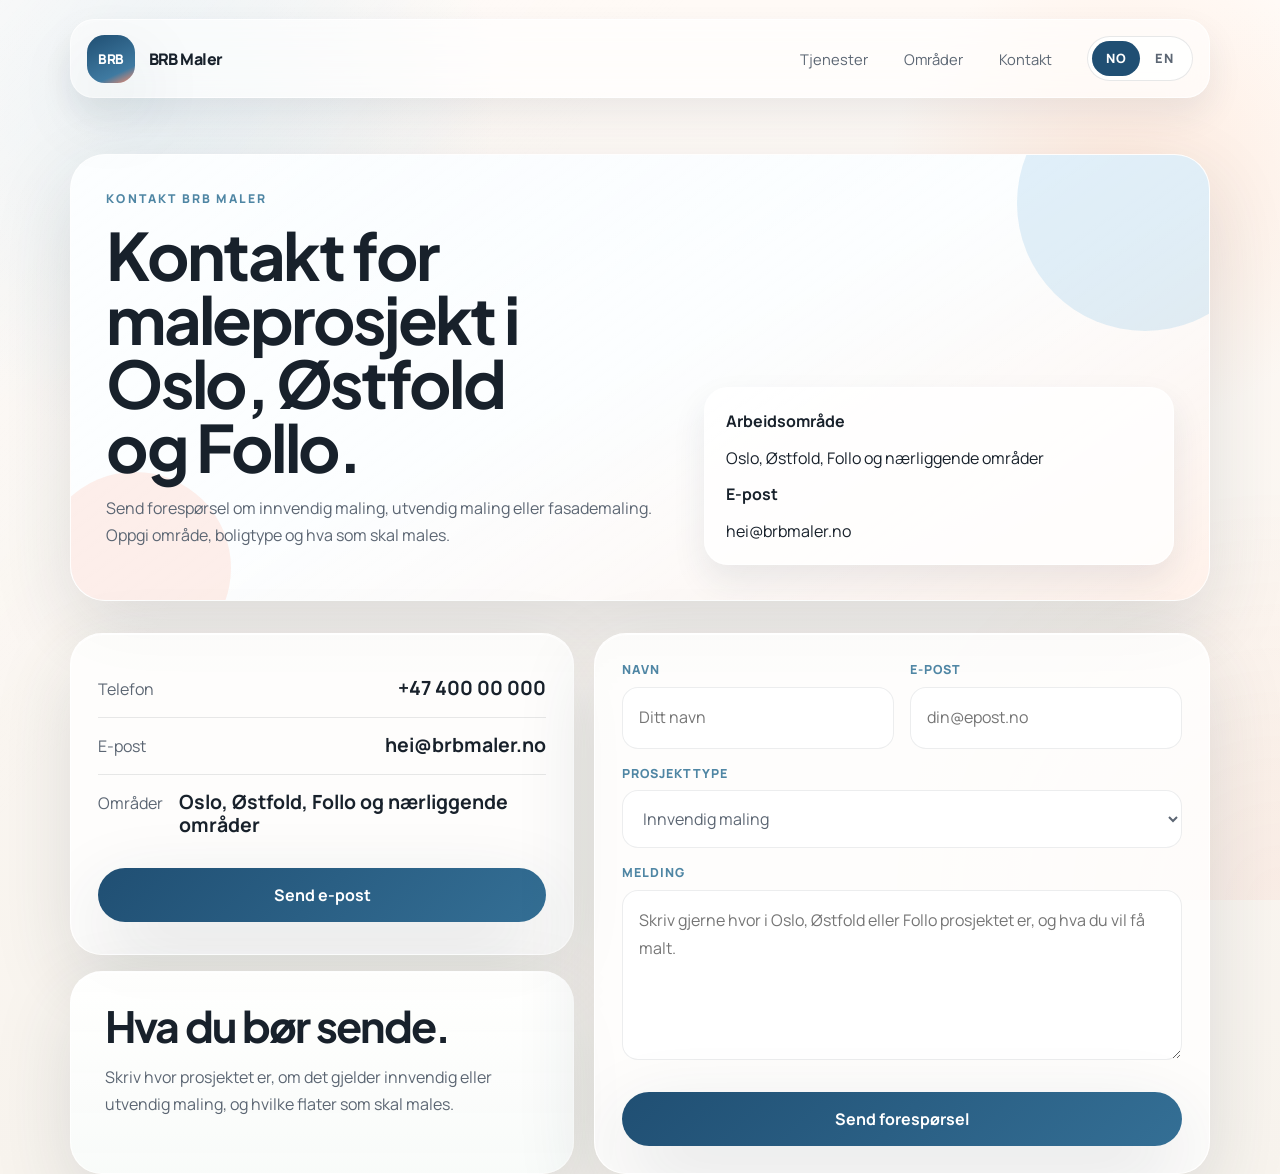
==== kontakt/index.html @ 1d4e419f "Split contact page and improve SEO structure" ====
<!doctype html>
<html lang="no">
  <head>
    <meta charset="UTF-8" />
    <meta name="viewport" content="width=device-width, initial-scale=1.0" />
    <title>Kontakt BRB Maler | Maler Oslo, Østfold og Follo</title>
    <meta
      name="description"
      content="Kontakt BRB Maler for innvendig maling, utvendig maling og fasademaling i Oslo, Østfold og Follo. Send forespørsel om befaring, pris eller maleprosjekt."
    />
    <link rel="canonical" href="https://brbmaler.no/kontakt/" />
    <meta name="robots" content="index,follow,max-image-preview:large" />
    <meta property="og:type" content="website" />
    <meta property="og:title" content="Kontakt BRB Maler | Maler Oslo, Østfold og Follo" />
    <meta
      property="og:description"
      content="Kontakt BRB Maler for innvendig maling, utvendig maling og fasademaling i Oslo, Østfold og Follo."
    />
    <meta property="og:url" content="https://brbmaler.no/kontakt/" />
    <meta property="og:image" content="https://brbmaler.no/assets/hero-brb-poster.png" />
    <meta property="og:locale" content="nb_NO" />
    <meta property="og:site_name" content="BRB Maler" />
    <meta name="twitter:card" content="summary_large_image" />
    <meta name="twitter:title" content="Kontakt BRB Maler" />
    <meta
      name="twitter:description"
      content="Kontakt BRB Maler for maleprosjekt i Oslo, Østfold og Follo."
    />
    <meta name="twitter:image" content="https://brbmaler.no/assets/hero-brb-poster.png" />
    <link rel="preconnect" href="https://fonts.googleapis.com" />
    <link rel="preconnect" href="https://fonts.gstatic.com" crossorigin />
    <link
      href="https://fonts.googleapis.com/css2?family=Manrope:wght@400;500;600;700;800&family=Plus+Jakarta+Sans:wght@500;700;800&display=swap"
      rel="stylesheet"
    />
    <link rel="stylesheet" href="../styles.css" />
    <script type="application/ld+json">
      {
        "@context": "https://schema.org",
        "@type": "ContactPage",
        "url": "https://brbmaler.no/kontakt/",
        "name": "Kontakt BRB Maler",
        "about": {
          "@type": "HousePainter",
          "name": "BRB Maler",
          "url": "https://brbmaler.no/",
          "telephone": "+47 400 00 000",
          "email": "hei@brbmaler.no",
          "areaServed": ["Oslo", "Østfold", "Follo", "Akershus"]
        }
      }
    </script>
    <script type="application/ld+json">
      {
        "@context": "https://schema.org",
        "@type": "BreadcrumbList",
        "itemListElement": [
          {
            "@type": "ListItem",
            "position": 1,
            "name": "BRB Maler",
            "item": "https://brbmaler.no/"
          },
          {
            "@type": "ListItem",
            "position": 2,
            "name": "Kontakt",
            "item": "https://brbmaler.no/kontakt/"
          }
        ]
      }
    </script>
  </head>
  <body>
    <div class="page-glow"></div>
    <div class="site-shell">
      <header class="hero">
        <nav class="topbar">
          <a class="brand" href="../">
            <span class="brand-mark">BRB</span>
            <span class="brand-text">BRB Maler</span>
          </a>
          <div class="topbar-controls">
            <div class="topbar-links">
              <a href="../#tjenester" data-no="Tjenester" data-en="Services">Tjenester</a>
              <a href="../#omrader" data-no="Områder" data-en="Areas">Områder</a>
              <a href="./" data-no="Kontakt" data-en="Contact">Kontakt</a>
            </div>
            <div class="lang-switch" aria-label="Language switcher">
              <button class="lang-button is-active" type="button" data-lang="no">NO</button>
              <button class="lang-button" type="button" data-lang="en">EN</button>
            </div>
          </div>
        </nav>
      </header>

      <section class="page-intro">
        <div class="page-intro-card">
          <div class="page-intro-copy">
            <p class="eyebrow" data-no="Kontakt BRB Maler" data-en="Contact BRB Maler">
              Kontakt BRB Maler
            </p>
            <h1
              data-no="Kontakt for maleprosjekt i Oslo, Østfold og Follo."
              data-en="Contact for painting projects in Oslo, Østfold and Follo."
            >
              Kontakt for maleprosjekt i Oslo, Østfold og Follo.
            </h1>
            <p
              data-no="Send forespørsel om innvendig maling, utvendig maling eller fasademaling. Oppgi område, boligtype og hva som skal males."
              data-en="Send an enquiry about interior painting, exterior painting or facade painting. Include the area, property type and what needs painting."
            >
              Send forespørsel om innvendig maling, utvendig maling eller
              fasademaling. Oppgi område, boligtype og hva som skal males.
            </p>
          </div>
          <div class="page-intro-side">
            <strong data-no="Arbeidsområde" data-en="Working area">Arbeidsområde</strong>
            <span
              data-no="Oslo, Østfold, Follo og nærliggende områder"
              data-en="Oslo, Østfold, Follo and nearby areas"
            >
              Oslo, Østfold, Follo og nærliggende områder
            </span>
            <strong data-no="E-post" data-en="Email">E-post</strong>
            <span>hei@brbmaler.no</span>
          </div>
        </div>
      </section>

      <main class="section" style="padding-top: 0">
        <section class="contact-page-grid">
          <div class="contact-stack">
            <div class="contact-panel">
              <div class="contact-row">
                <span data-no="Telefon" data-en="Phone">Telefon</span>
                <strong>+47 400 00 000</strong>
              </div>
              <div class="contact-row">
                <span data-no="E-post" data-en="Email">E-post</span>
                <strong>hei@brbmaler.no</strong>
              </div>
              <div class="contact-row">
                <span data-no="Områder" data-en="Areas">Områder</span>
                <strong
                  data-no="Oslo, Østfold, Follo og nærliggende områder"
                  data-en="Oslo, Østfold, Follo and nearby areas"
                >
                  Oslo, Østfold, Follo og nærliggende områder
                </strong>
              </div>
              <a
                class="button button-primary button-full"
                href="mailto:hei@brbmaler.no"
                data-no="Send e-post"
                data-en="Send email"
              >
                Send e-post
              </a>
            </div>

            <div class="assurance-card">
              <h2 data-no="Hva du bør sende." data-en="What to send.">Hva du bør sende.</h2>
              <p
                data-no="Skriv hvor prosjektet er, om det gjelder innvendig eller utvendig maling, og hvilke flater som skal males."
                data-en="Include where the project is, whether it is interior or exterior painting, and which surfaces need painting."
              >
                Skriv hvor prosjektet er, om det gjelder innvendig eller
                utvendig maling, og hvilke flater som skal males.
              </p>
            </div>
          </div>

          <form class="contact-form">
            <div class="form-grid">
              <label class="field">
                <span data-no="Navn" data-en="Name">Navn</span>
                <input
                  type="text"
                  name="name"
                  data-placeholder-no="Ditt navn"
                  data-placeholder-en="Your name"
                  placeholder="Ditt navn"
                />
              </label>
              <label class="field">
                <span data-no="E-post" data-en="Email">E-post</span>
                <input
                  type="email"
                  name="email"
                  data-placeholder-no="din@epost.no"
                  data-placeholder-en="you@email.com"
                  placeholder="din@epost.no"
                />
              </label>
            </div>
            <label class="field">
              <span data-no="Prosjekttype" data-en="Project type">Prosjekttype</span>
              <select name="projectType">
                <option value="interior" data-no="Innvendig maling" data-en="Interior painting">
                  Innvendig maling
                </option>
                <option value="exterior" data-no="Utvendig maling" data-en="Exterior painting">
                  Utvendig maling
                </option>
                <option value="both" data-no="Begge deler" data-en="Both">Begge deler</option>
              </select>
            </label>
            <label class="field">
              <span data-no="Melding" data-en="Message">Melding</span>
              <textarea
                name="message"
                rows="5"
                data-placeholder-no="Skriv gjerne hvor i Oslo, Østfold eller Follo prosjektet er, og hva du vil få malt."
                data-placeholder-en="Please include where in Oslo, Østfold or Follo the project is, and what you would like painted."
                placeholder="Skriv gjerne hvor i Oslo, Østfold eller Follo prosjektet er, og hva du vil få malt."
              ></textarea>
            </label>
            <button
              class="button button-primary button-full"
              type="submit"
              data-no="Send forespørsel"
              data-en="Send request"
            >
              Send forespørsel
            </button>
          </form>
        </section>
      </main>
    </div>

    <script>
      const languages = {
        no: {
          title: "Kontakt BRB Maler | Maler Oslo, Østfold og Follo",
          description:
            "Kontakt BRB Maler for innvendig maling, utvendig maling og fasademaling i Oslo, Østfold og Follo. Send forespørsel om befaring, pris eller maleprosjekt."
        },
        en: {
          title: "Contact BRB Maler | Painters in Oslo, Østfold and Follo",
          description:
            "Contact BRB Maler about interior painting, exterior painting and facade painting in Oslo, Østfold and Follo. Send an enquiry for a consultation, price or project."
        }
      };

      const descriptionTag = document.querySelector('meta[name="description"]');
      const translateNodes = document.querySelectorAll("[data-no][data-en]");
      const placeholderNodes = document.querySelectorAll("[data-placeholder-no][data-placeholder-en]");
      const langButtons = document.querySelectorAll(".lang-button");

      function setLanguage(lang) {
        document.documentElement.lang = lang;
        document.title = languages[lang].title;
        descriptionTag.setAttribute("content", languages[lang].description);

        translateNodes.forEach((node) => {
          node.textContent = node.dataset[lang];
        });

        placeholderNodes.forEach((node) => {
          node.placeholder = node.dataset[`placeholder${lang === "no" ? "No" : "En"}`];
        });

        langButtons.forEach((button) => {
          const active = button.dataset.lang === lang;
          button.classList.toggle("is-active", active);
          button.setAttribute("aria-pressed", active ? "true" : "false");
        });
      }

      langButtons.forEach((button) => {
        button.addEventListener("click", () => setLanguage(button.dataset.lang));
      });

      document.querySelector(".contact-form").addEventListener("submit", (event) => {
        event.preventDefault();
        const formData = new FormData(event.currentTarget);
        const lang = document.documentElement.lang === "en" ? "en" : "no";
        const subject =
          lang === "en" ? "Painting project enquiry" : "Foresporsel om maleprosjekt";
        const lines =
          lang === "en"
            ? [
                `Name: ${formData.get("name") || ""}`,
                `Email: ${formData.get("email") || ""}`,
                `Project type: ${formData.get("projectType") || ""}`,
                "",
                `${formData.get("message") || ""}`
              ]
            : [
                `Navn: ${formData.get("name") || ""}`,
                `E-post: ${formData.get("email") || ""}`,
                `Prosjekttype: ${formData.get("projectType") || ""}`,
                "",
                `${formData.get("message") || ""}`
              ];

        const body = encodeURIComponent(lines.join("\n"));
        window.location.href = `mailto:hei@brbmaler.no?subject=${encodeURIComponent(subject)}&body=${body}`;
      });

      setLanguage("no");
    </script>
  </body>
</html>
---- styles.css ----
:root {
  --bg: #f8f4ee;
  --panel: rgba(255, 255, 255, 0.78);
  --panel-strong: #ffffff;
  --ink: #18212b;
  --muted: #5c6673;
  --line: rgba(24, 33, 43, 0.1);
  --navy: #204f73;
  --sky: #e2f3ff;
  --blue: #4fa4d8;
  --mint: #def2e7;
  --peach: #ffe0cf;
  --coral: #ff8c68;
  --gold: #ffcb87;
  --shadow: 0 28px 80px rgba(37, 55, 74, 0.14);
  --shadow-soft: 0 16px 34px rgba(37, 55, 74, 0.09);
}

* {
  box-sizing: border-box;
}

html {
  scroll-behavior: smooth;
}

body {
  margin: 0;
  font-family: "Manrope", sans-serif;
  color: var(--ink);
  line-height: 1.5;
  background:
    radial-gradient(circle at 12% 8%, rgba(79, 164, 216, 0.16), transparent 22%),
    radial-gradient(circle at 88% 16%, rgba(255, 224, 207, 0.62), transparent 16%),
    linear-gradient(180deg, #fffaf6 0%, var(--bg) 100%);
}

a,
button,
input,
textarea,
select {
  font: inherit;
}

a {
  color: inherit;
  text-decoration: none;
}

button,
input,
textarea,
select {
  border: 0;
}

.page-glow {
  position: fixed;
  inset: 0;
  pointer-events: none;
  background:
    linear-gradient(130deg, rgba(255, 255, 255, 0.48), transparent 34%),
    radial-gradient(circle at bottom right, rgba(255, 140, 104, 0.08), transparent 28%);
  opacity: 0.95;
}

.site-shell {
  position: relative;
  min-height: 100vh;
}

.hero,
.section,
.stats-strip {
  width: min(1140px, calc(100% - 2rem));
  margin: 0 auto;
}

.hero {
  padding: 1.2rem 0 2rem;
}

.topbar {
  display: flex;
  justify-content: space-between;
  align-items: center;
  gap: 1rem;
  padding: 0.9rem 1rem;
  margin-bottom: 1.5rem;
  position: sticky;
  top: 1rem;
  z-index: 20;
  background: rgba(255, 255, 255, 0.62);
  border: 1px solid rgba(255, 255, 255, 0.78);
  border-radius: 1.5rem;
  backdrop-filter: blur(18px);
  box-shadow: var(--shadow-soft);
}

.brand {
  display: inline-flex;
  align-items: center;
  gap: 0.85rem;
  font-weight: 800;
  letter-spacing: -0.035em;
}

.brand-mark {
  display: inline-grid;
  place-items: center;
  width: 3rem;
  height: 3rem;
  border-radius: 1.1rem;
  background: linear-gradient(155deg, var(--navy), #3f7aa1 75%, var(--coral));
  color: #fff;
  box-shadow: var(--shadow);
  font-size: 0.84rem;
}

.topbar-controls {
  display: flex;
  align-items: center;
  gap: 1.25rem;
}

.topbar-links {
  display: flex;
  gap: 0.35rem;
  font-size: 0.92rem;
  color: var(--muted);
}

.topbar-links a {
  padding: 0.68rem 0.95rem;
  border-radius: 999px;
  transition: background-color 180ms ease, color 180ms ease;
}

.topbar-links a:hover {
  background: rgba(32, 79, 115, 0.08);
  color: var(--navy);
}

.lang-switch {
  display: inline-flex;
  padding: 0.24rem;
  border: 1px solid var(--line);
  border-radius: 999px;
  background: rgba(255, 255, 255, 0.82);
  box-shadow: inset 0 1px 0 rgba(255, 255, 255, 0.8);
}

.lang-button {
  min-width: 3rem;
  padding: 0.48rem 0.72rem;
  border-radius: 999px;
  background: transparent;
  color: var(--muted);
  font-size: 0.8rem;
  font-weight: 800;
  letter-spacing: 0.08em;
  cursor: pointer;
}

.lang-button.is-active {
  background: var(--navy);
  color: #fff;
}

.hero-grid {
  display: grid;
  grid-template-columns: minmax(0, 1.02fr) minmax(0, 0.98fr);
  gap: 2.4rem;
  align-items: center;
  padding-top: 0.35rem;
}

.eyebrow {
  margin: 0 0 0.9rem;
  font-size: 0.76rem;
  font-weight: 800;
  letter-spacing: 0.18em;
  text-transform: uppercase;
  color: #4f86a4;
}

h1,
h2,
h3 {
  margin: 0;
  line-height: 1.08;
  letter-spacing: -0.04em;
}

h1,
h2 {
  font-family: "Plus Jakarta Sans", sans-serif;
}

h1 {
  max-width: 10ch;
  font-size: clamp(2.7rem, 5.1vw, 4.7rem);
  line-height: 0.98;
}

h2 {
  font-size: clamp(1.95rem, 3.35vw, 3.05rem);
  line-height: 1;
}

.hero-text,
.stats-strip p,
.service-card p,
.area-grid p,
.timeline p,
.assurance-card p,
.contact-copy p,
.field input,
.field select,
.field textarea {
  color: var(--muted);
  line-height: 1.7;
}

.hero-text {
  max-width: 35rem;
  margin: 1.3rem 0 0;
  font-size: 1.05rem;
}

.hero-actions {
  display: flex;
  flex-wrap: wrap;
  gap: 0.95rem;
  margin: 2rem 0 1.7rem;
}

.button {
  display: inline-flex;
  align-items: center;
  justify-content: center;
  min-height: 3.35rem;
  padding: 0 1.35rem;
  border-radius: 999px;
  font-weight: 700;
  transition: transform 180ms ease, background-color 180ms ease, box-shadow 180ms ease;
  cursor: pointer;
}

.button:hover,
.text-link:hover {
  transform: translateY(-2px);
}

.button-primary {
  background: linear-gradient(135deg, var(--navy), #346f95);
  color: #fff;
  box-shadow: var(--shadow);
}

.button-secondary {
  background: rgba(255, 255, 255, 0.88);
  color: var(--ink);
  border: 1px solid var(--line);
  box-shadow: var(--shadow-soft);
}

.button-full {
  width: 100%;
  margin-top: 1rem;
}

.hero-points {
  display: grid;
  gap: 0.8rem;
  padding: 0;
  margin: 0;
  list-style: none;
}

.hero-points li {
  display: flex;
  align-items: center;
  gap: 0.7rem;
  padding: 0.2rem 0;
}

.hero-points li::before {
  content: "";
  width: 0.7rem;
  height: 0.7rem;
  border-radius: 999px;
  background: linear-gradient(145deg, var(--coral), #ffb08f);
  flex: none;
}

.hero-visual {
  min-height: 34rem;
}

.hero-poster-frame {
  position: relative;
  height: 100%;
  min-height: 34rem;
  margin: 0;
  padding: 1rem;
  border-radius: 2.3rem;
  background:
    linear-gradient(145deg, rgba(255, 255, 255, 0.92), rgba(255, 255, 255, 0.45)),
    linear-gradient(160deg, rgba(226, 243, 255, 0.8), rgba(255, 224, 207, 0.55));
  border: 1px solid rgba(255, 255, 255, 0.82);
  box-shadow: var(--shadow);
  overflow: hidden;
}

.hero-poster-frame::before {
  content: "";
  position: absolute;
  inset: 0;
  border-radius: inherit;
  background:
    radial-gradient(circle at top right, rgba(79, 164, 216, 0.18), transparent 24%),
    radial-gradient(circle at bottom left, rgba(255, 140, 104, 0.18), transparent 22%);
  pointer-events: none;
}

.hero-poster {
  position: relative;
  z-index: 1;
  display: block;
  width: 100%;
  height: 100%;
  min-height: 32rem;
  object-fit: cover;
  object-position: center top;
  border-radius: 1.8rem;
  box-shadow: 0 24px 60px rgba(29, 43, 58, 0.2);
}

.stats-strip {
  display: grid;
  grid-template-columns: repeat(3, 1fr);
  gap: 1rem;
  margin-top: 0.8rem;
}

.stats-strip article,
.service-card,
.area-grid article,
.timeline article,
.quote-card,
.assurance-card,
.contact-panel,
.contact-form {
  background: var(--panel);
  border: 1px solid rgba(255, 255, 255, 0.8);
  box-shadow: var(--shadow);
}

.stats-strip article {
  position: relative;
  padding: 1.45rem;
  border-radius: 1.45rem;
  overflow: hidden;
}

.stats-strip article::before {
  content: "";
  position: absolute;
  left: 1.45rem;
  top: 0;
  width: 3rem;
  height: 3px;
  border-radius: 999px;
  background: linear-gradient(90deg, var(--blue), var(--coral));
}

.stats-strip strong {
  display: block;
  margin-bottom: 0.45rem;
  font-size: 1.05rem;
}

.section {
  padding-top: 6.2rem;
}

.section-heading {
  display: grid;
  gap: 0.9rem;
  max-width: 54rem;
  margin-bottom: 2.2rem;
}

.section-heading.narrow {
  max-width: 42rem;
}

.service-grid,
.area-grid,
.faq-grid,
.testimonial-section,
.contact-section {
  display: grid;
  gap: 1.2rem;
}

.service-grid {
  grid-template-columns: repeat(2, minmax(0, 1fr));
}

.service-card {
  position: relative;
  overflow: hidden;
  padding: 2rem;
  border-radius: 2rem;
  transition: transform 220ms ease, box-shadow 220ms ease;
}

.service-card::after,
.area-grid article::after,
.faq-grid article::after,
.timeline article::after,
.contact-panel::after,
.contact-form::after,
.assurance-card::after {
  content: "";
  position: absolute;
  inset: 0;
  border-radius: inherit;
  box-shadow: inset 0 1px 0 rgba(255, 255, 255, 0.8);
  pointer-events: none;
}

.service-card:hover,
.area-grid article:hover,
.faq-grid article:hover,
.timeline article:hover {
  transform: translateY(-4px);
  box-shadow: 0 32px 80px rgba(37, 55, 74, 0.16);
}

.service-card-accent {
  position: relative;
  background:
    linear-gradient(180deg, rgba(32, 79, 115, 0.98), rgba(68, 131, 169, 0.96));
  color: #fff;
}

.service-card-accent::before {
  content: "";
  position: absolute;
  width: 12rem;
  height: 12rem;
  right: -4rem;
  top: -4rem;
  border-radius: 50%;
  background: rgba(255, 255, 255, 0.1);
}

.service-card-accent p,
.service-card-accent ul,
.service-card-accent .service-label {
  color: rgba(255, 255, 255, 0.82);
}

.service-label {
  margin: 0 0 0.8rem;
  color: #4f86a4;
  font-size: 0.76rem;
  font-weight: 800;
  letter-spacing: 0.16em;
  text-transform: uppercase;
}

.service-card h3,
.area-grid h3,
.timeline h3,
.faq-grid h3,
.contact-panel strong {
  font-size: 1.22rem;
  line-height: 1.15;
}

.service-card ul {
  margin: 1.2rem 0 0;
  padding-left: 1rem;
  line-height: 1.8;
}

.area-grid {
  grid-template-columns: repeat(3, minmax(0, 1fr));
}

.area-grid article {
  position: relative;
  padding: 1.5rem;
  border-radius: 1.65rem;
}

.faq-grid {
  grid-template-columns: repeat(3, minmax(0, 1fr));
}

.faq-grid article {
  position: relative;
  padding: 1.5rem;
  border-radius: 1.65rem;
  background: var(--panel);
  border: 1px solid rgba(255, 255, 255, 0.8);
  box-shadow: var(--shadow);
}

.faq-grid p {
  color: var(--muted);
  line-height: 1.7;
}

.timeline {
  display: grid;
  grid-template-columns: repeat(4, minmax(0, 1fr));
  gap: 1rem;
}

.timeline article {
  position: relative;
  padding: 1.5rem;
  border-radius: 1.65rem;
}

.timeline span {
  display: inline-grid;
  place-items: center;
  width: 2.55rem;
  height: 2.55rem;
  margin-bottom: 1rem;
  border-radius: 999px;
  background: linear-gradient(145deg, rgba(79, 164, 216, 0.18), rgba(255, 140, 104, 0.18));
  color: var(--navy);
  font-weight: 800;
}

.testimonial-section {
  grid-template-columns: 0.88fr 1.12fr;
}

.quote-card,
.assurance-card {
  position: relative;
  overflow: hidden;
  padding: 2.1rem;
  border-radius: 2rem;
}

.quote-card {
  background:
    linear-gradient(180deg, rgba(32, 79, 115, 0.98), rgba(88, 153, 191, 0.96));
  color: #fff;
}

.quote-card::before {
  content: "";
  position: absolute;
  width: 14rem;
  height: 14rem;
  right: -4rem;
  bottom: -5rem;
  border-radius: 50%;
  background: rgba(255, 255, 255, 0.09);
}

.quote {
  margin: 0;
  font-family: "Plus Jakarta Sans", sans-serif;
  font-size: clamp(1.45rem, 2.2vw, 1.95rem);
  line-height: 1.22;
}

.quote-author {
  margin: 1.3rem 0 0;
  color: rgba(255, 255, 255, 0.72);
}

.assurance-card {
  background: linear-gradient(180deg, rgba(255, 255, 255, 0.92), rgba(248, 252, 250, 0.9));
}

.text-link {
  display: inline-block;
  margin-top: 1rem;
  color: var(--navy);
  font-weight: 800;
}

.contact-section {
  grid-template-columns: 1fr 0.95fr;
  align-items: start;
  padding-bottom: 4rem;
}

.cta-band {
  padding-bottom: 4rem;
}

.cta-band-inner {
  display: grid;
  grid-template-columns: minmax(0, 1.1fr) minmax(17rem, 0.9fr);
  gap: 1.4rem;
  align-items: center;
  padding: 2rem;
  border-radius: 2rem;
  background:
    linear-gradient(180deg, rgba(255, 255, 255, 0.9), rgba(246, 250, 248, 0.88));
  border: 1px solid rgba(255, 255, 255, 0.82);
  box-shadow: var(--shadow);
}

.cta-band-actions {
  display: grid;
  gap: 0.9rem;
}

.page-intro {
  width: min(1140px, calc(100% - 2rem));
  margin: 0 auto;
  padding: 0 0 2rem;
}

.page-intro-card {
  position: relative;
  overflow: hidden;
  display: grid;
  grid-template-columns: minmax(0, 1.1fr) minmax(16rem, 0.9fr);
  gap: 1.5rem;
  align-items: end;
  padding: 2.2rem;
  border-radius: 2.2rem;
  background:
    linear-gradient(145deg, rgba(255, 255, 255, 0.9), rgba(255, 255, 255, 0.56)),
    linear-gradient(155deg, var(--sky), #f4fbff 48%, var(--peach));
  border: 1px solid rgba(255, 255, 255, 0.84);
  box-shadow: var(--shadow);
}

.page-intro-card::before {
  content: "";
  position: absolute;
  width: 16rem;
  height: 16rem;
  right: -4rem;
  top: -5rem;
  border-radius: 50%;
  background: rgba(79, 164, 216, 0.16);
}

.page-intro-card::after {
  content: "";
  position: absolute;
  width: 12rem;
  height: 12rem;
  left: -2rem;
  bottom: -4rem;
  border-radius: 50%;
  background: rgba(255, 140, 104, 0.14);
}

.page-intro-copy,
.page-intro-side {
  position: relative;
  z-index: 1;
}

.page-intro-copy p:last-child {
  max-width: 42rem;
  color: var(--muted);
  line-height: 1.7;
}

.page-intro-side {
  display: grid;
  gap: 0.8rem;
  padding: 1.3rem;
  border-radius: 1.5rem;
  background: rgba(255, 255, 255, 0.78);
  border: 1px solid rgba(255, 255, 255, 0.8);
  box-shadow: var(--shadow-soft);
}

.page-intro-side strong {
  font-size: 1rem;
}

.contact-page-grid {
  display: grid;
  grid-template-columns: minmax(0, 0.9fr) minmax(0, 1.1fr);
  gap: 1.2rem;
}

.contact-stack {
  display: grid;
  gap: 1rem;
}

.contact-panel,
.contact-form {
  position: relative;
  overflow: hidden;
  padding: 1.7rem;
  border-radius: 2rem;
}

.contact-row {
  display: flex;
  justify-content: space-between;
  gap: 1rem;
  padding: 1rem 0;
  border-bottom: 1px solid var(--line);
}

.contact-row:last-of-type {
  border-bottom: 0;
}

.contact-row span {
  color: var(--muted);
}

.form-grid {
  display: grid;
  grid-template-columns: repeat(2, minmax(0, 1fr));
  gap: 1rem;
}

.field {
  display: grid;
  gap: 0.45rem;
  margin-bottom: 1rem;
}

.field span {
  color: #4f86a4;
  font-size: 0.78rem;
  font-weight: 800;
  letter-spacing: 0.08em;
  text-transform: uppercase;
}

.field input,
.field select,
.field textarea {
  width: 100%;
  padding: 1rem 1rem;
  border: 1px solid rgba(23, 33, 38, 0.08);
  border-radius: 1rem;
  background: rgba(255, 255, 255, 0.95);
  outline: none;
  transition: border-color 180ms ease, box-shadow 180ms ease, background-color 180ms ease;
}

.field input:focus,
.field select:focus,
.field textarea:focus {
  border-color: rgba(79, 164, 216, 0.45);
  box-shadow: 0 0 0 4px rgba(79, 164, 216, 0.12);
  background: #fff;
}

.field textarea {
  min-height: 8rem;
  resize: vertical;
}

@media (max-width: 980px) {
  .hero-grid,
  .stats-strip,
  .service-grid,
  .area-grid,
  .faq-grid,
  .timeline,
  .testimonial-section,
  .contact-section,
  .contact-page-grid,
  .cta-band-inner,
  .page-intro-card {
    grid-template-columns: 1fr;
  }

  .hero-visual,
  .hero-poster-frame {
    min-height: 29rem;
  }
}

@media (max-width: 720px) {
  .topbar,
  .topbar-controls {
    flex-direction: column;
    align-items: flex-start;
  }

  .topbar {
    top: 0.5rem;
    padding: 0.85rem;
  }

  .topbar-links {
    flex-wrap: wrap;
  }

  .page-intro-card,
  .cta-band-inner {
    padding: 1.5rem;
  }

  h1 {
    max-width: 100%;
  }

  .hero-poster-frame {
    min-height: 24rem;
    padding: 0.75rem;
  }

  .hero-poster {
    min-height: 22.5rem;
  }

  .contact-row {
    flex-direction: column;
  }

  .form-grid {
    grid-template-columns: 1fr;
  }

  .section {
    padding-top: 4.6rem;
  }
}
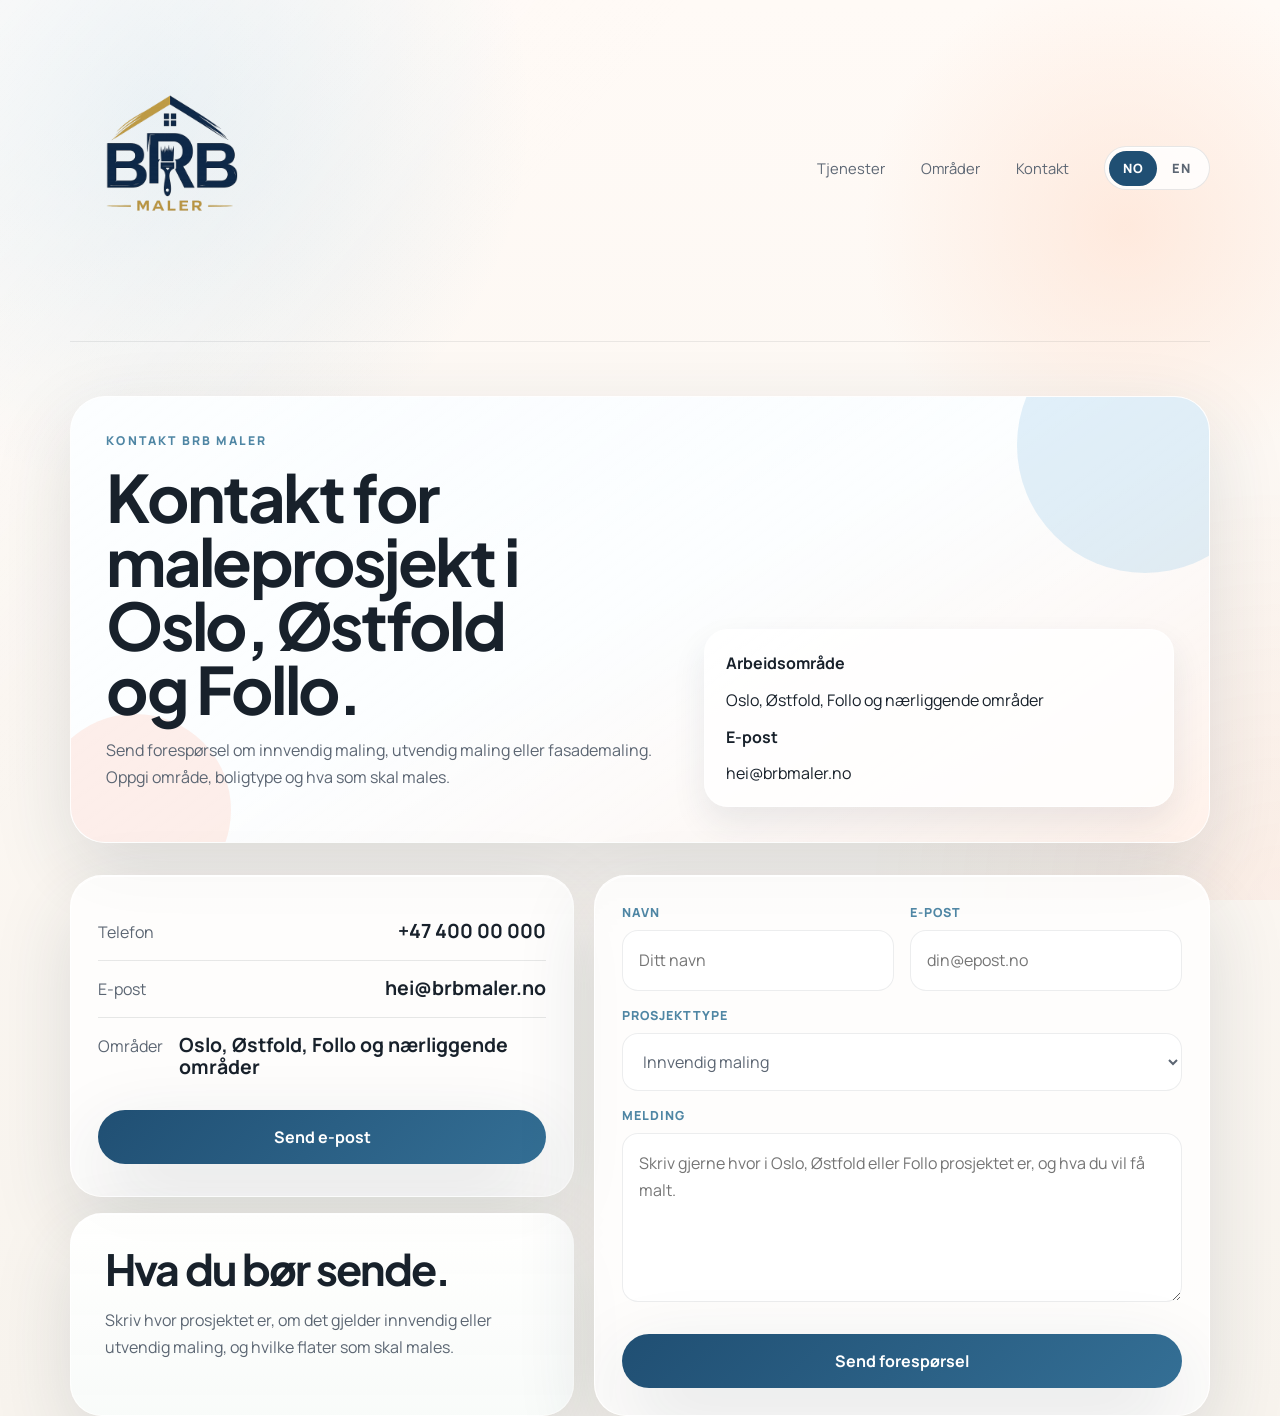
==== commit d9609abe: "Use logo image in header" ====
--- a/kontakt/index.html
+++ b/kontakt/index.html
@@ -77,8 +77,7 @@
       <header class="hero">
         <nav class="topbar">
           <a class="brand" href="../">
-            <span class="brand-mark">BRB</span>
-            <span class="brand-text">BRB Maler</span>
+            <img class="brand-logo" src="../assets/brb-logo.png" alt="BRB Maler logo" />
           </a>
           <div class="topbar-controls">
             <div class="topbar-links">
--- a/styles.css
+++ b/styles.css
@@ -78,7 +78,7 @@
 }
 
 .hero {
-  padding: 1.2rem 0 2rem;
+  padding: 0 0 2rem;
 }
 
 .topbar {
@@ -86,42 +86,35 @@
   justify-content: space-between;
   align-items: center;
   gap: 1rem;
-  padding: 0.9rem 1rem;
-  margin-bottom: 1.5rem;
-  position: sticky;
-  top: 1rem;
-  z-index: 20;
-  background: rgba(255, 255, 255, 0.62);
-  border: 1px solid rgba(255, 255, 255, 0.78);
-  border-radius: 1.5rem;
-  backdrop-filter: blur(18px);
-  box-shadow: var(--shadow-soft);
+  padding: 1.15rem 0 1.4rem;
+  margin-bottom: 1.4rem;
+  position: relative;
+  z-index: 10;
+  background: transparent;
+  border-bottom: 1px solid rgba(24, 33, 43, 0.08);
+  border-radius: 0;
+  backdrop-filter: none;
+  box-shadow: none;
 }
 
 .brand {
   display: inline-flex;
   align-items: center;
-  gap: 0.85rem;
-  font-weight: 800;
-  letter-spacing: -0.035em;
-}
-
-.brand-mark {
-  display: inline-grid;
-  place-items: center;
-  width: 3rem;
-  height: 3rem;
-  border-radius: 1.1rem;
-  background: linear-gradient(155deg, var(--navy), #3f7aa1 75%, var(--coral));
-  color: #fff;
-  box-shadow: var(--shadow);
-  font-size: 0.84rem;
+  max-width: 13rem;
 }
 
 .topbar-controls {
   display: flex;
   align-items: center;
   gap: 1.25rem;
+}
+
+.brand-logo {
+  display: block;
+  width: 100%;
+  max-width: 12.5rem;
+  height: auto;
+  object-fit: contain;
 }
 
 .topbar-links {
@@ -800,8 +793,7 @@
   }
 
   .topbar {
-    top: 0.5rem;
-    padding: 0.85rem;
+    padding: 1rem 0 1.1rem;
   }
 
   .topbar-links {
@@ -817,6 +809,10 @@
     max-width: 100%;
   }
 
+  .brand {
+    max-width: 10.5rem;
+  }
+
   .hero-poster-frame {
     min-height: 24rem;
     padding: 0.75rem;
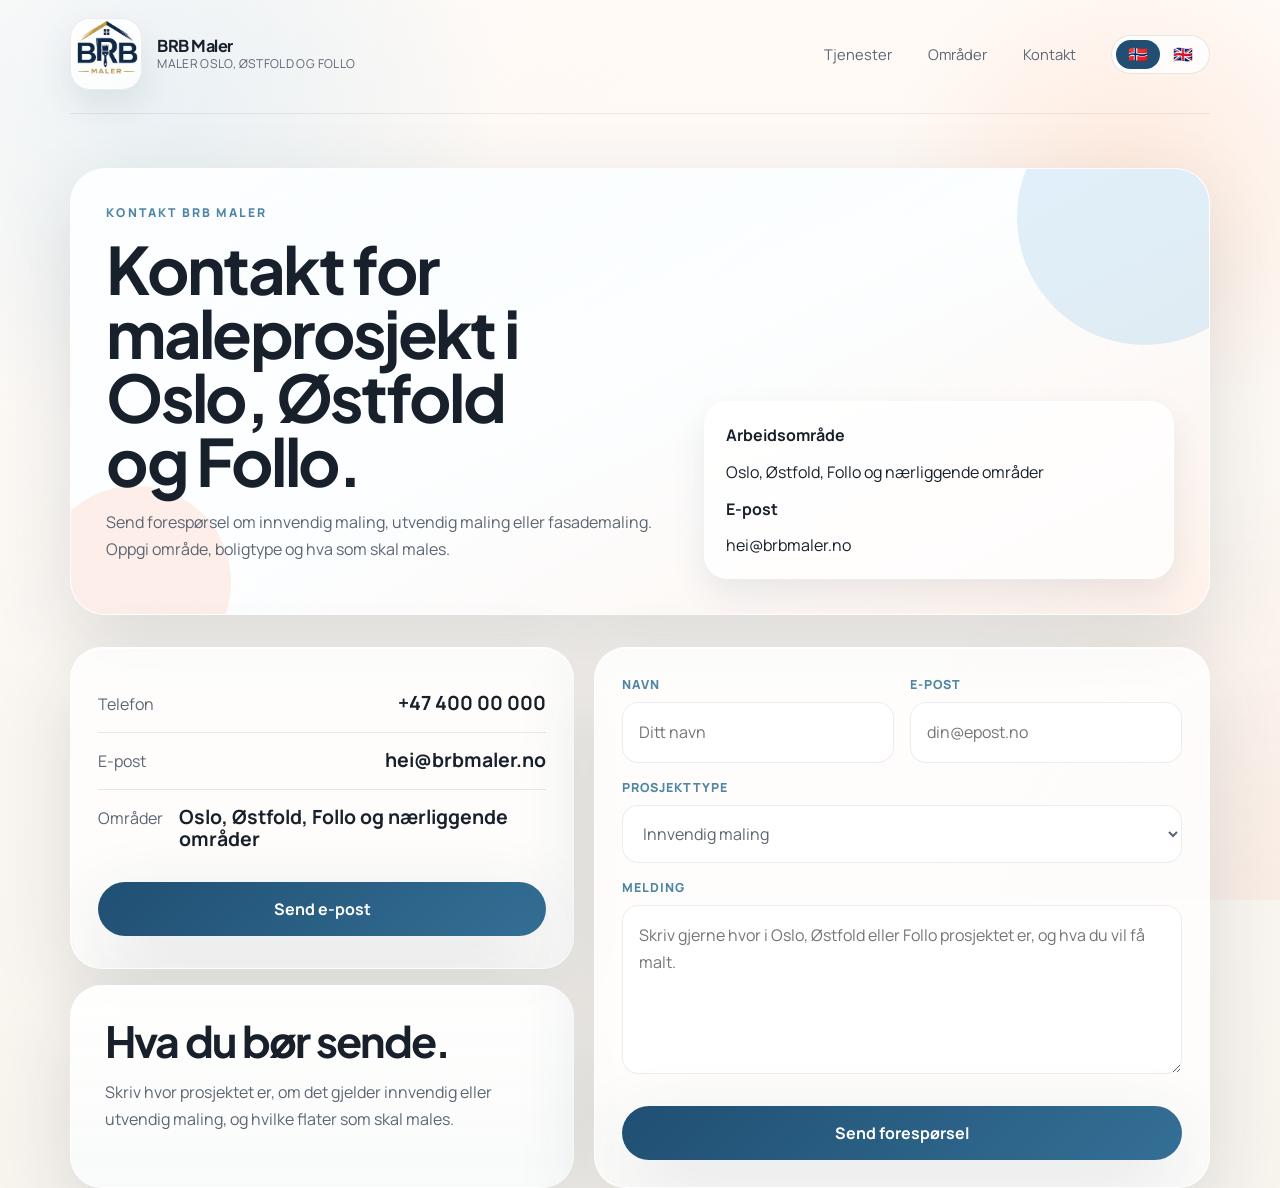
==== commit dd7d3a4c: "Refine header with logo lockup and flags" ====
--- a/kontakt/index.html
+++ b/kontakt/index.html
@@ -77,7 +77,13 @@
       <header class="hero">
         <nav class="topbar">
           <a class="brand" href="../">
-            <img class="brand-logo" src="../assets/brb-logo.png" alt="BRB Maler logo" />
+            <span class="brand-logo-shell">
+              <img class="brand-logo" src="../assets/brb-logo.png" alt="BRB Maler logo" />
+            </span>
+            <span class="brand-text-lockup">
+              <strong>BRB Maler</strong>
+              <span>Maler Oslo, Østfold og Follo</span>
+            </span>
           </a>
           <div class="topbar-controls">
             <div class="topbar-links">
@@ -86,8 +92,8 @@
               <a href="./" data-no="Kontakt" data-en="Contact">Kontakt</a>
             </div>
             <div class="lang-switch" aria-label="Language switcher">
-              <button class="lang-button is-active" type="button" data-lang="no">NO</button>
-              <button class="lang-button" type="button" data-lang="en">EN</button>
+              <button class="lang-button is-active" type="button" data-lang="no" aria-label="Norsk">🇳🇴</button>
+              <button class="lang-button" type="button" data-lang="en" aria-label="English">🇬🇧</button>
             </div>
           </div>
         </nav>
--- a/styles.css
+++ b/styles.css
@@ -85,7 +85,7 @@
   display: flex;
   justify-content: space-between;
   align-items: center;
-  gap: 1rem;
+  gap: 1.4rem;
   padding: 1.15rem 0 1.4rem;
   margin-bottom: 1.4rem;
   position: relative;
@@ -100,21 +100,61 @@
 .brand {
   display: inline-flex;
   align-items: center;
-  max-width: 13rem;
+  gap: 0.95rem;
+  min-width: 0;
+  flex: 0 1 auto;
 }
 
 .topbar-controls {
   display: flex;
   align-items: center;
   gap: 1.25rem;
+  justify-content: flex-end;
+  flex: 1 1 auto;
+}
+
+.brand-logo-shell {
+  display: inline-flex;
+  align-items: center;
+  justify-content: center;
+  width: 4.5rem;
+  height: 4.5rem;
+  overflow: hidden;
+  flex: none;
+  border-radius: 1.25rem;
+  background: linear-gradient(145deg, rgba(255, 255, 255, 0.92), rgba(255, 255, 255, 0.74));
+  border: 1px solid rgba(24, 33, 43, 0.08);
+  box-shadow: var(--shadow-soft);
 }
 
 .brand-logo {
   display: block;
-  width: 100%;
-  max-width: 12.5rem;
-  height: auto;
-  object-fit: contain;
+  width: 7rem;
+  height: 7rem;
+  object-fit: cover;
+  object-position: center 48%;
+  transform: scale(1.22);
+}
+
+.brand-text-lockup {
+  display: grid;
+  gap: 0.18rem;
+  min-width: 0;
+}
+
+.brand-text-lockup strong {
+  font-family: "Plus Jakarta Sans", sans-serif;
+  font-size: 1.02rem;
+  line-height: 1;
+  letter-spacing: -0.03em;
+}
+
+.brand-text-lockup span {
+  color: var(--muted);
+  font-size: 0.76rem;
+  line-height: 1.2;
+  letter-spacing: 0.03em;
+  text-transform: uppercase;
 }
 
 .topbar-links {
@@ -145,14 +185,13 @@
 }
 
 .lang-button {
-  min-width: 3rem;
-  padding: 0.48rem 0.72rem;
+  min-width: 2.8rem;
+  padding: 0.42rem 0.62rem;
   border-radius: 999px;
   background: transparent;
   color: var(--muted);
-  font-size: 0.8rem;
-  font-weight: 800;
-  letter-spacing: 0.08em;
+  font-size: 1rem;
+  line-height: 1;
   cursor: pointer;
 }
 
@@ -796,6 +835,20 @@
     padding: 1rem 0 1.1rem;
   }
 
+  .brand {
+    gap: 0.8rem;
+  }
+
+  .brand-logo-shell {
+    width: 4rem;
+    height: 4rem;
+  }
+
+  .brand-logo {
+    width: 6.2rem;
+    height: 6.2rem;
+  }
+
   .topbar-links {
     flex-wrap: wrap;
   }
@@ -809,10 +862,6 @@
     max-width: 100%;
   }
 
-  .brand {
-    max-width: 10.5rem;
-  }
-
   .hero-poster-frame {
     min-height: 24rem;
     padding: 0.75rem;
